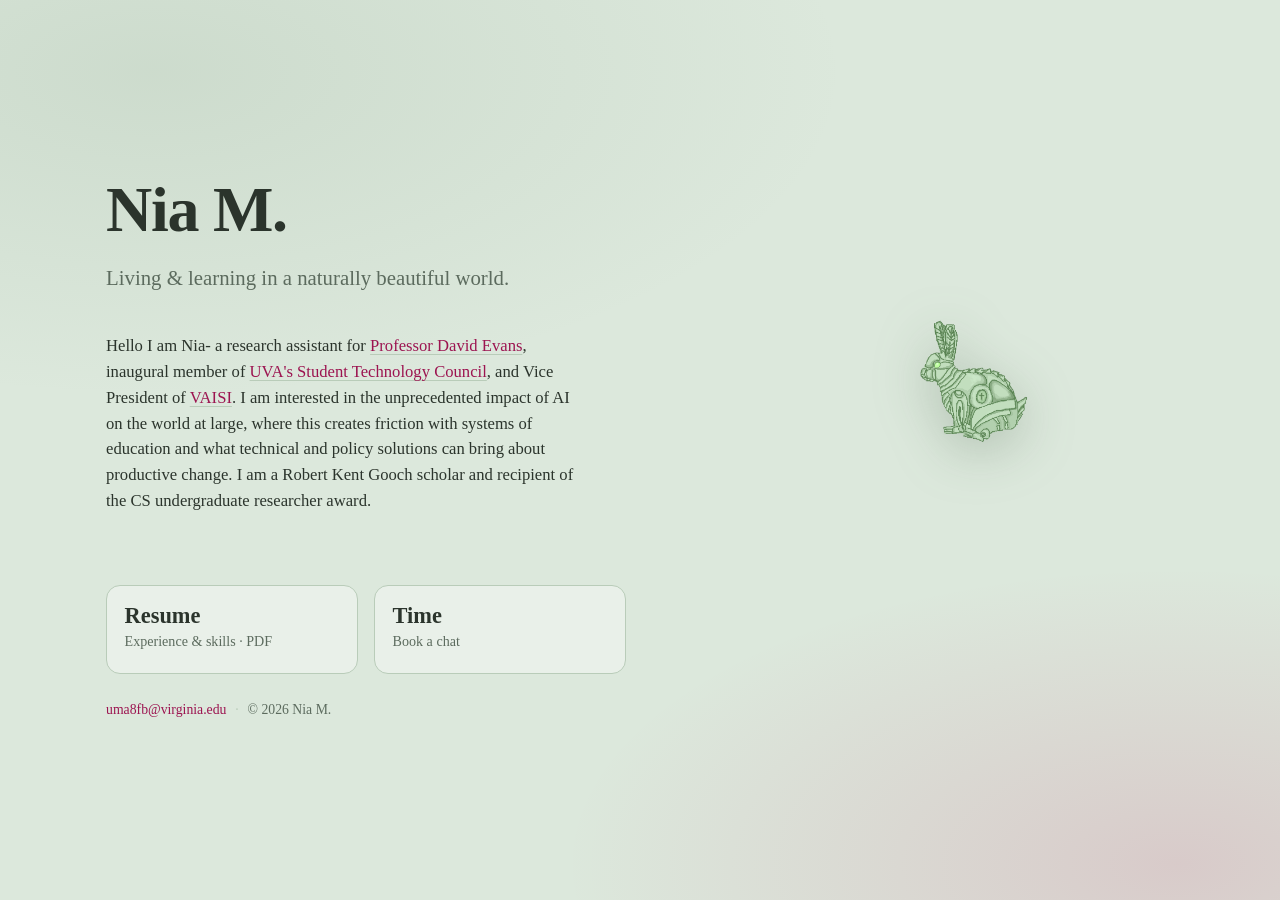
==== index.html @ 26667e19 "Enhance link styles and color scheme in index.html Add styles for intro links and define color varia" ====
<!DOCTYPE html>
<html lang="en">
<head>
  <meta charset="UTF-8" />
  <meta name="viewport" content="width=device-width, initial-scale=1.0" />
  <title>Nia M.</title>
  <meta name="description" content="Nia M. — living & learning in a naturally beautiful world." />
<style>

.intro a {
  color: var(--rose-dk);
  text-decoration: underline;
  text-decoration-color: var(--line);
  text-underline-offset: 3px;
  transition: text-decoration-color 0.2s ease;
}
.intro a:hover {
  text-decoration-color: var(--rose-dk);
}
:root{color-scheme:light;}
:root {
  --paper:   #dce8dc;   /* sage green background */
  --paper-2: #cfe0cf;
  --ink:     #2b342c;   /* deep green ink */
  --muted:   #5c6b5e;   /* muted green-gray text */
  --line:    #b9ccb9;   /* hairline */
  --sage:    #7d9a7e;   /* green accent */
  --sage-dk: #566f58;
  --rose:    #c2185b;   /* deep pink */
  --rose-dk: #9c1450;
}

* { box-sizing: border-box; }
html { -webkit-text-size-adjust: 100%; }

body {
  margin: 0;
  min-height: 100dvh;
  background:
    radial-gradient(90% 60% at 12% 8%,  rgba(125,154,126,0.16), transparent 60%),
    radial-gradient(80% 55% at 92% 96%, rgba(194,24,91,0.14), transparent 60%),
    var(--paper);
  color: var(--ink);
  font-family: Georgia, "Times New Roman", Cambria, serif;
  line-height: 1.55;
  -webkit-font-smoothing: antialiased;
  text-rendering: optimizeLegibility;
  overflow-x: hidden;
}

.wrap {
  position: relative;
  z-index: 1;
  max-width: 1180px;
  min-height: 100dvh;
  margin: 0 auto;
  padding: clamp(1.5rem, 4vh, 3rem) clamp(1.5rem, 5vw, 3.5rem);
  display: grid;
  grid-template-columns: minmax(0, 1.15fr) minmax(0, 0.85fr);
  align-items: center;
  gap: clamp(2rem, 5vw, 4rem);
}

/* ---------- Left: content column ---------- */
.content {
  display: flex;
  flex-direction: column;
  gap: clamp(1rem, 2.2vh, 1.5rem);
}

.name {
  font-family: Georgia, "Times New Roman", Cambria, serif;
  font-weight: 700;
  font-size: clamp(2.6rem, 5.2vw, 4rem);
  line-height: 0.98;
  letter-spacing: -0.02em;
  margin: 0;
}

.tagline {
  font-family: Georgia, "Times New Roman", Cambria, serif;
  font-style: normal;
  font-weight: 400;
  font-size: clamp(1.05rem, 1.8vw, 1.3rem);
  color: var(--muted);
  margin: 0;
}

.intro {
  max-width: 58ch;
  margin: 0;
  font-size: clamp(1rem, 1.3vw, 1.06rem);
}

/* ---------- Cards (side by side, wide not tall) ---------- */
.cards {
  display: grid;
  grid-template-columns: repeat(2, minmax(0, 1fr));
  gap: clamp(0.75rem, 1.4vw, 1rem);
  max-width: 520px;
}
.card {
  position: relative;
  display: flex;
  flex-direction: column;
  gap: 0.15rem;
  padding: clamp(0.9rem, 2vh, 1.2rem) 1.1rem clamp(1rem, 2.2vh, 1.3rem);
  border: 1px solid var(--line);
  border-radius: 14px;
  background: rgba(255, 255, 255, 0.35);
  text-decoration: none;
  color: var(--ink);
  transition: transform 0.22s ease, border-color 0.22s ease,
              background 0.22s ease, box-shadow 0.22s ease;
}
.card:hover, .card:focus-visible {
  transform: translateY(-3px);
  border-color: var(--rose);
  background: rgba(255, 255, 255, 0.6);
  box-shadow: 0 10px 24px rgba(156, 20, 80, 0.16);
  outline: none;
}
.card-title {
  font-family: Georgia, "Times New Roman", Cambria, serif;
  font-size: clamp(1.2rem, 1.8vw, 1.4rem);
  font-weight: 700;
  line-height: 1.1;
}
.card-desc {
  color: var(--muted);
  font-size: 0.88rem;
}
.card-arrow {
  position: absolute;
  right: 1rem;
  bottom: 0.85rem;
  color: var(--rose-dk);
  opacity: 0;
  transform: translateX(-4px);
  transition: opacity 0.22s ease, transform 0.22s ease;
}
.card:hover .card-arrow, .card:focus-visible .card-arrow {
  opacity: 1;
  transform: translateX(0);
}

/* ---------- Footer ---------- */
.foot {
  font-size: 0.86rem;
  color: var(--muted);
  display: flex;
  align-items: center;
  gap: 0.55rem;
  flex-wrap: wrap;
  margin-top: 0.3rem;
}
.foot a {
  color: var(--rose-dk);
  text-decoration: none;
  border-bottom: 1px solid transparent;
  transition: border-color 0.2s ease;
}
.foot a:hover { border-color: var(--rose-dk); }
.foot-dot { color: var(--line); }

/* ---------- Right: bunny column ---------- */
.visual {
  display: flex;
  align-items: center;
  justify-content: center;
  height: 100%;
}
.bunny {
  width: 100%;
  max-width: 860px;
  height: auto;
  filter: drop-shadow(0 12px 26px rgba(86, 111, 88, 0.32));
  transform:  scaleX(-1);   /* upside down + mirrored */
}

/* ---------- Motion ---------- */
@media (prefers-reduced-motion: no-preference) {
  .content, .visual { animation: rise 0.6s ease both; }
  .visual { animation-delay: 0.1s; }
  @keyframes rise {
    from { opacity: 0; transform: translateY(10px); }
    to   { opacity: 1; transform: translateY(0); }
  }
}

/* ---------- Small / narrow screens: stack, bunny still big up top ---------- */
@media (max-width: 860px) {
  .wrap {
    grid-template-columns: 1fr;
    grid-template-rows: auto auto;
    padding-top: 2rem;
    gap: 1.5rem;
  }
  .visual { order: -1; }
  .bunny { max-width: 260px; margin: 0 auto; }
  .cards { grid-template-columns: 1fr; gap: 0.6rem; max-width: none; }
  .card {
    flex-direction: row;
    align-items: baseline;
    gap: 0.7rem;
    padding: 0.85rem 1rem;
  }
  .card-desc { margin-left: auto; text-align: right; }
  .card-arrow { display: none; }
}
</style>
</head>
<body>
  <main class="wrap">
    <div class="content">
      <h1 class="name">Nia&nbsp;M.</h1>
      <p class="tagline">Living &amp; learning in a naturally beautiful world.</p>

      <p class="intro">
       <p class="intro">
  Hello I am Nia- a research assistant for
  <a href="https://www.cs.virginia.edu/~evans/" target="_blank" rel="noopener">Professor David Evans</a>,
  inaugural member of
  <a href="https://dtdlab.virginia.edu/project/student-technology-council/" target="_blank" rel="noopener">UVA's Student Technology Council</a>,
  and Vice President of
  <a href="https://vaisi.org/"_blank" rel="noopener">VAISI</a>.
  I am interested in the unprecedented impact of AI on the world at
  large, where this creates friction with systems of education and what
  technical and policy solutions can bring about productive change. I am a
  Robert Kent Gooch scholar and recipient of the CS undergraduate
  researcher award.
</p>
      </p>

      <nav class="cards" aria-label="Sections">
        <a class="card" href="resume.pdf" target="_blank" rel="noopener">
          <span class="card-title">Resume</span>
          <span class="card-desc">Experience &amp; skills &middot; PDF</span>
          <span class="card-arrow" aria-hidden="true">↗</span>
        </a>
       
        <a class="card" href="https://bookings.cloud.microsoft/bookwithme/user/ce671a40730e45f89d8baac38714e128%40virginia.edu?anonymous&ismsaljsauthenabled" target="_blank" rel="noopener">
          <span class="card-title">Time</span>
          <span class="card-desc">Book a chat</span>
          <span class="card-arrow" aria-hidden="true">↗</span>
        </a>
      </nav>

      <footer class="foot">
        <a href="mailto:uma8fb@virginia.edu">uma8fb@virginia.edu</a>
        <span class="foot-dot" aria-hidden="true">·</span>
        <span>&copy; 2026 Nia&nbsp;M.</span>
      </footer>
    </div>

    <div class="visual">
      <img class="bunny" src="Bunny.png" alt="Nia's green mechanical bunny" />
    </div>
  </main>
</body>
</html>
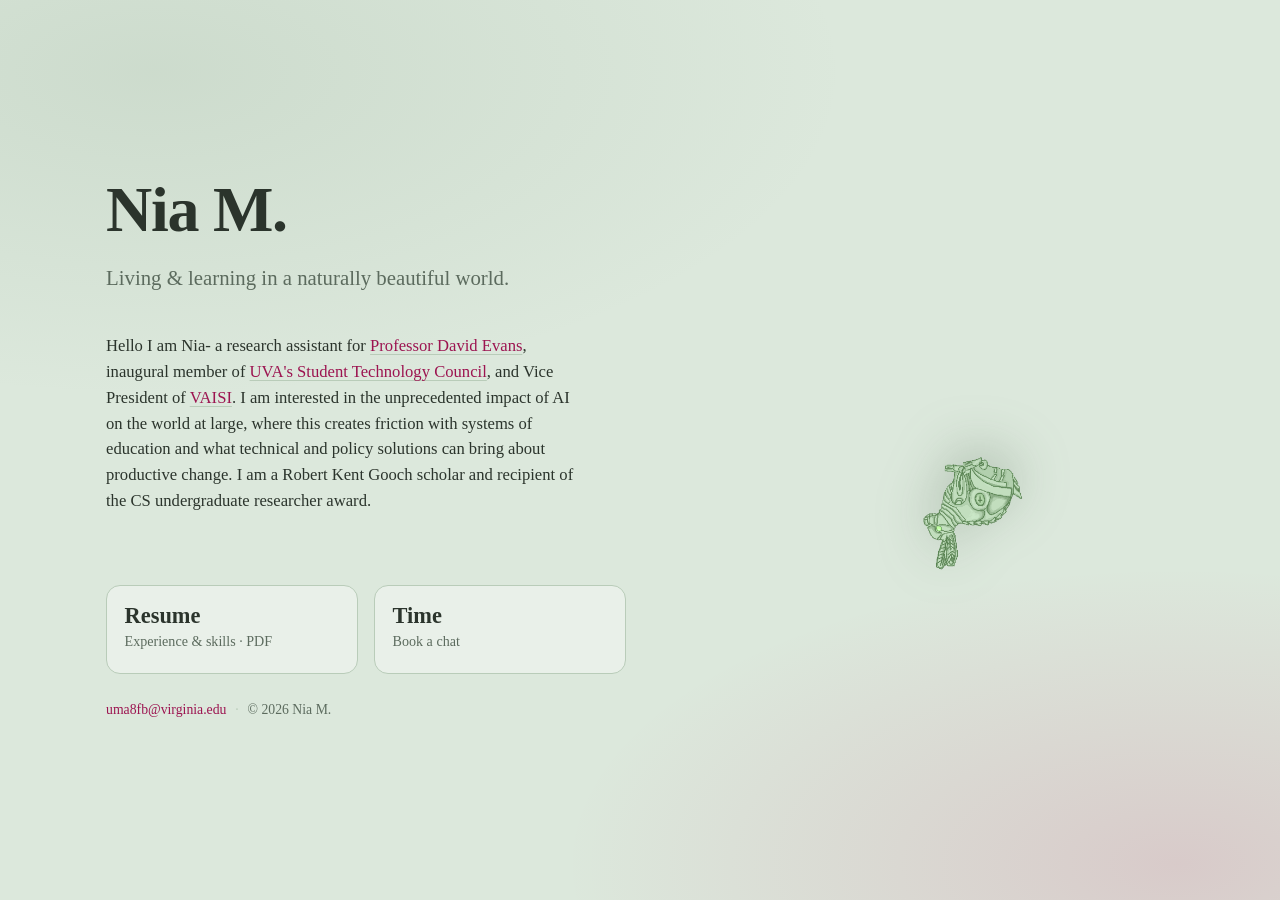
==== commit 1fa4c0ae: "Modify bunny class styles for improved layout Adjusted bunny image styling for better responsiveness" ====
--- a/index.html
+++ b/index.html
@@ -169,13 +169,13 @@
   align-items: center;
   justify-content: center;
   height: 100%;
+  padding: 1rem;   
 }
 .bunny {
-  width: 100%;
-  max-width: 860px;
+  width: 100%;      
   height: auto;
   filter: drop-shadow(0 12px 26px rgba(86, 111, 88, 0.32));
-  transform:  scaleX(-1);   /* upside down + mirrored */
+  transform: scaleY(-1) scaleX(-1);
 }
 
 /* ---------- Motion ---------- */
@@ -197,7 +197,7 @@
     gap: 1.5rem;
   }
   .visual { order: -1; }
-  .bunny { max-width: 260px; margin: 0 auto; }
+  .bunny { width: 80% max-width: 420px; margin: 0 auto; }
   .cards { grid-template-columns: 1fr; gap: 0.6rem; max-width: none; }
   .card {
     flex-direction: row;
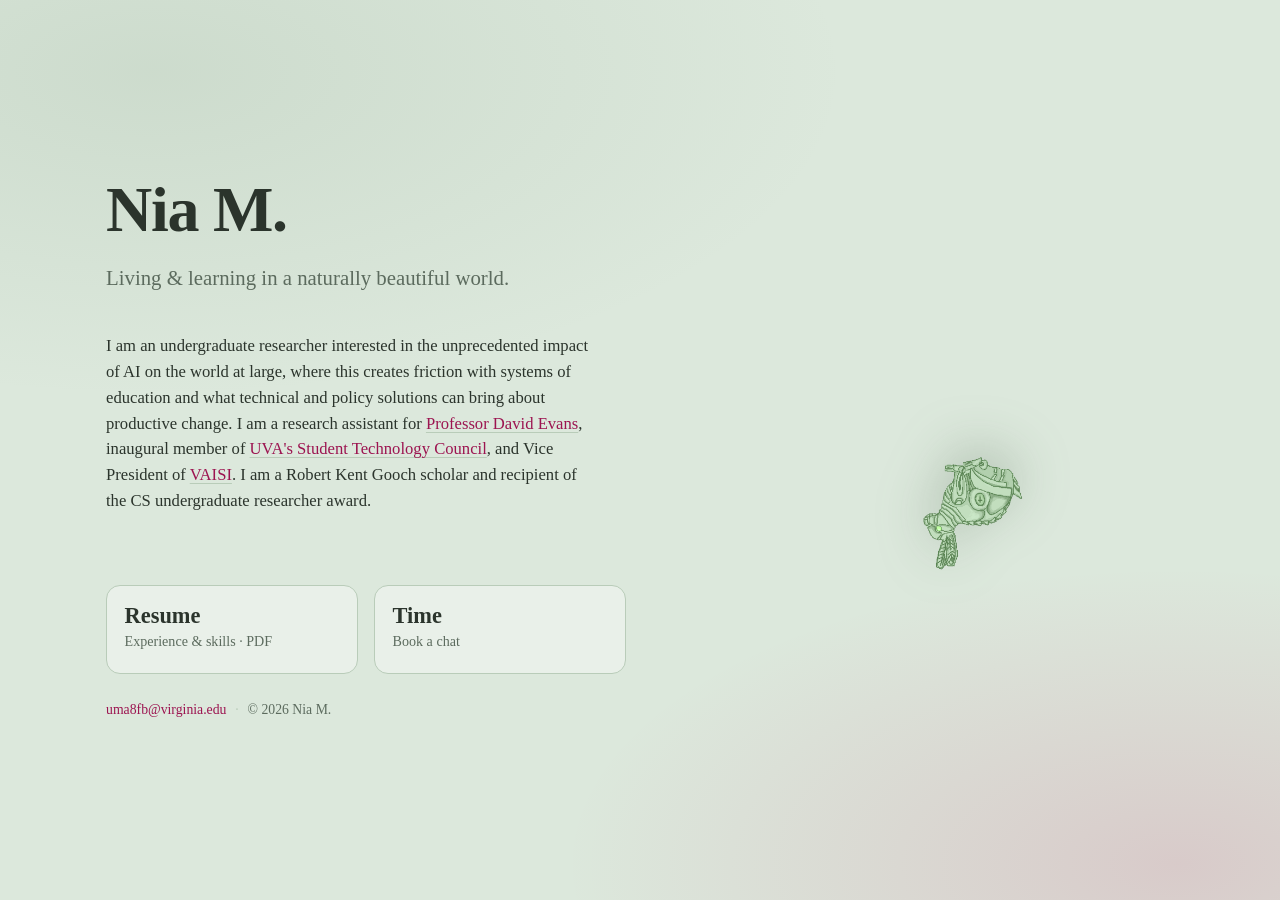
==== commit 6e435677: "Revise introduction section in index.html Updated the introduction paragraph to provide a clearer ov" ====
--- a/index.html
+++ b/index.html
@@ -218,15 +218,14 @@
 
       <p class="intro">
        <p class="intro">
-  Hello I am Nia- a research assistant for
+  I am an undergraduate researcher interested in the unprecedented impact of AI on the world at
+  large, where this creates friction with systems of education and what
+  technical and policy solutions can bring about productive change. I am a research assistant for
   <a href="https://www.cs.virginia.edu/~evans/" target="_blank" rel="noopener">Professor David Evans</a>,
   inaugural member of
   <a href="https://dtdlab.virginia.edu/project/student-technology-council/" target="_blank" rel="noopener">UVA's Student Technology Council</a>,
   and Vice President of
-  <a href="https://vaisi.org/"_blank" rel="noopener">VAISI</a>.
-  I am interested in the unprecedented impact of AI on the world at
-  large, where this creates friction with systems of education and what
-  technical and policy solutions can bring about productive change. I am a
+  <a href="https://vaisi.org/"_blank" rel="noopener">VAISI</a>. I am a
   Robert Kent Gooch scholar and recipient of the CS undergraduate
   researcher award.
 </p>
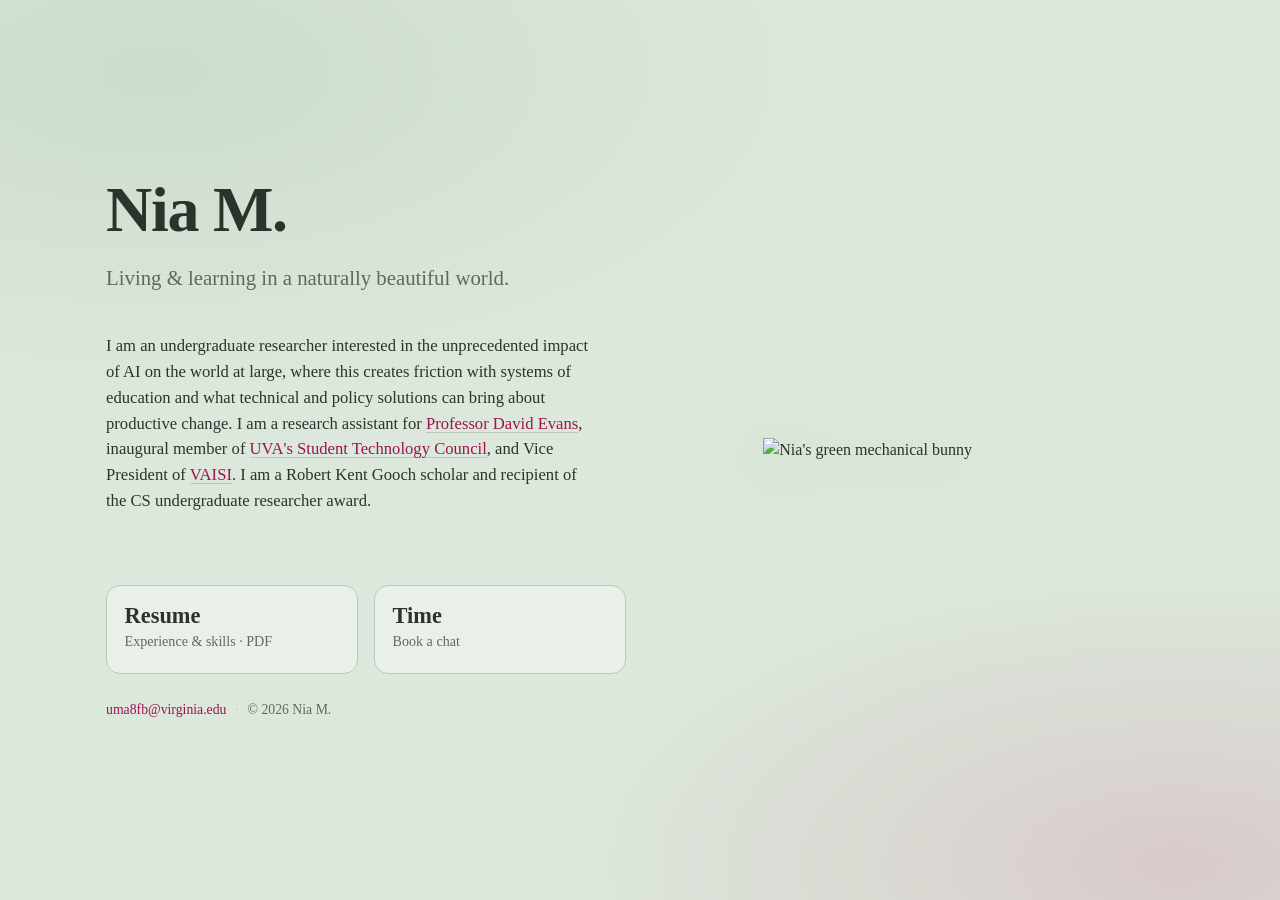
==== commit c039854b: "Change bunny image source from Bunny.png to bunny.png Updated image source for the bunny image." ====
--- a/index.html
+++ b/index.html
@@ -175,7 +175,7 @@
   width: 100%;      
   height: auto;
   filter: drop-shadow(0 12px 26px rgba(86, 111, 88, 0.32));
-  transform: scaleY(-1) scaleX(-1);
+
 }
 
 /* ---------- Motion ---------- */
@@ -253,7 +253,7 @@
     </div>
 
     <div class="visual">
-      <img class="bunny" src="Bunny.png" alt="Nia's green mechanical bunny" />
+      <img class="bunny" src="bunny.png" alt="Nia's green mechanical bunny" />
     </div>
   </main>
 </body>
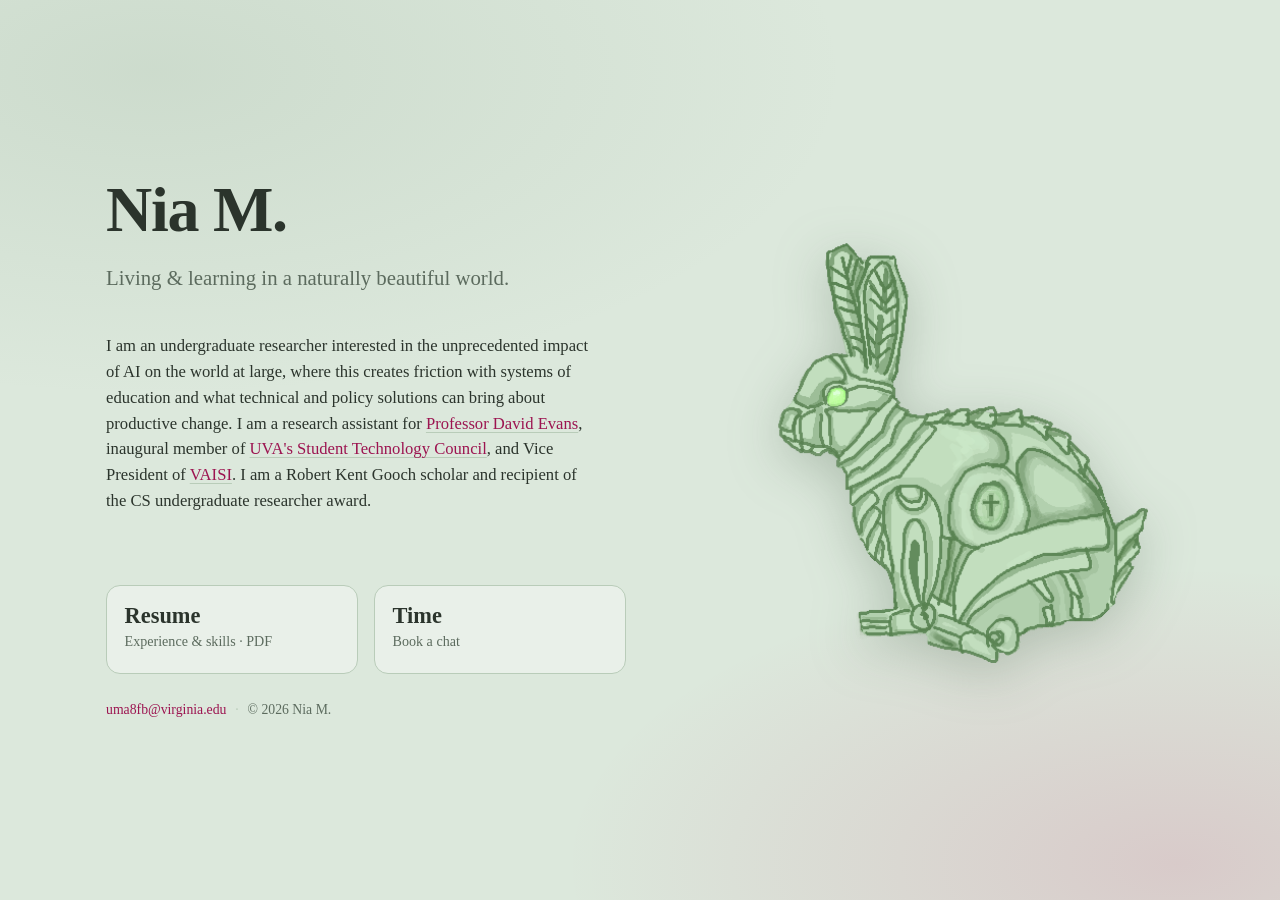
==== commit bd473784: "Update meta description in index.html" ====
--- a/index.html
+++ b/index.html
@@ -4,7 +4,7 @@
   <meta charset="UTF-8" />
   <meta name="viewport" content="width=device-width, initial-scale=1.0" />
   <title>Nia M.</title>
-  <meta name="description" content="Nia M. — living & learning in a naturally beautiful world." />
+  <meta name="description" content="Nia Mucher — living & learning in a naturally super world." />
 <style>
 
 .intro a {
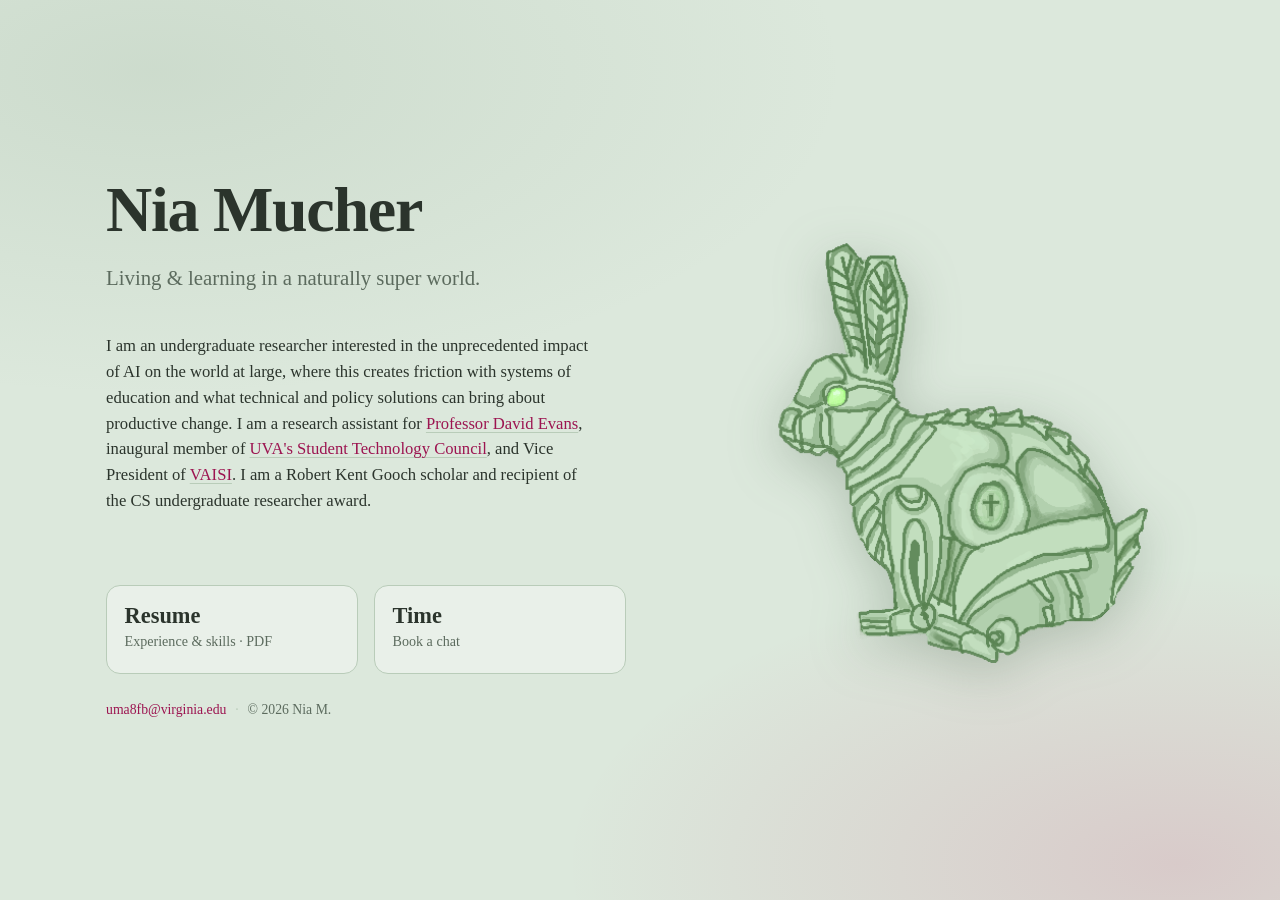
==== commit a46c8b74: "Update name and tagline in index.html" ====
--- a/index.html
+++ b/index.html
@@ -213,8 +213,8 @@
 <body>
   <main class="wrap">
     <div class="content">
-      <h1 class="name">Nia&nbsp;M.</h1>
-      <p class="tagline">Living &amp; learning in a naturally beautiful world.</p>
+      <h1 class="name">Nia&nbsp;Mucher</h1>
+      <p class="tagline">Living &amp; learning in a naturally super world.</p>
 
       <p class="intro">
        <p class="intro">
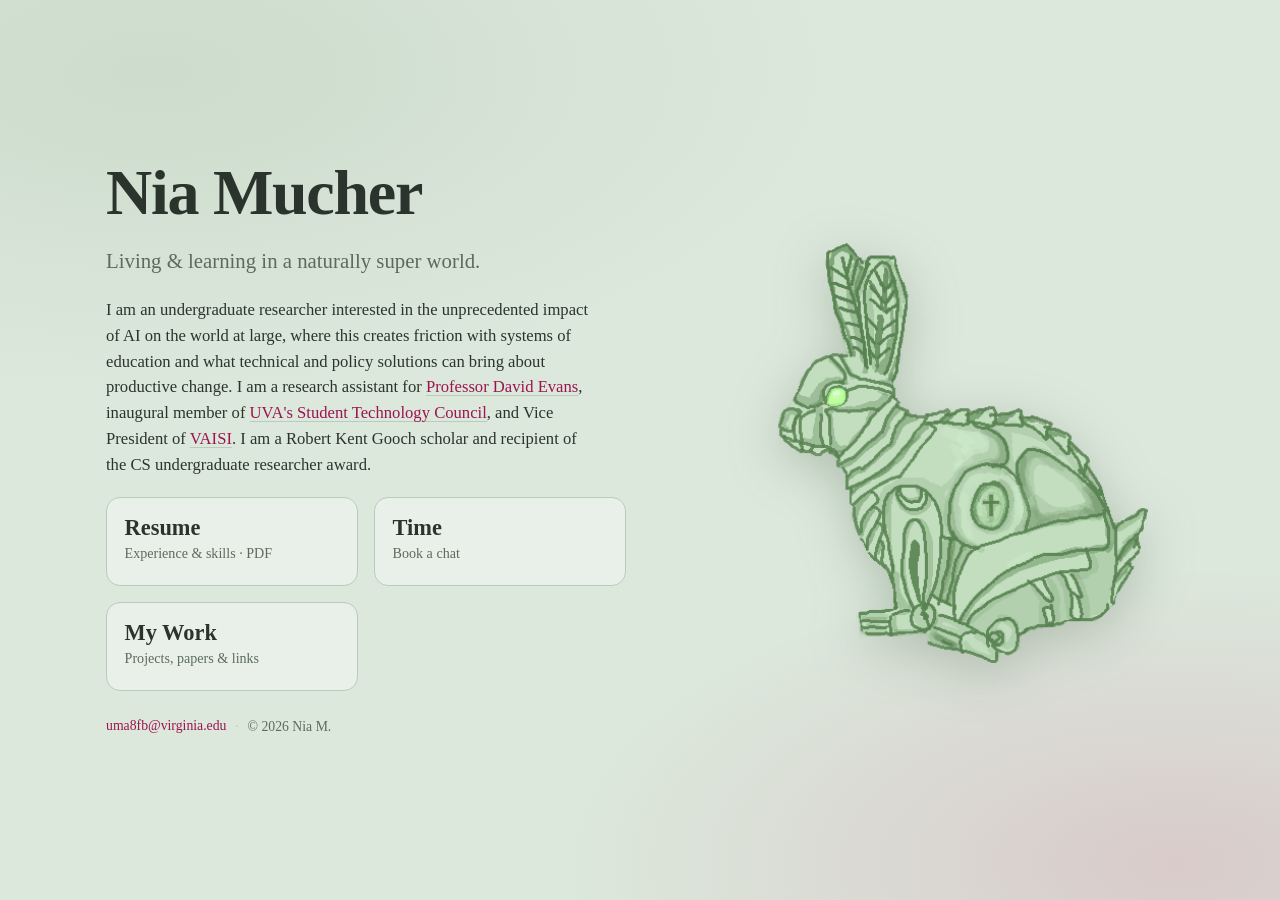
==== commit 98bb7776: "add my work Refactor CSS variable declarations for consistency and readability. Update HTML structur" ====
--- a/index.html
+++ b/index.html
@@ -6,7 +6,6 @@
   <title>Nia M.</title>
   <meta name="description" content="Nia Mucher — living & learning in a naturally super world." />
 <style>
-
 .intro a {
   color: var(--rose-dk);
   text-decoration: underline;
@@ -19,14 +18,14 @@
 }
 :root{color-scheme:light;}
 :root {
-  --paper:   #dce8dc;   /* sage green background */
+  --paper:   #dce8dc;
   --paper-2: #cfe0cf;
-  --ink:     #2b342c;   /* deep green ink */
-  --muted:   #5c6b5e;   /* muted green-gray text */
-  --line:    #b9ccb9;   /* hairline */
-  --sage:    #7d9a7e;   /* green accent */
+  --ink:     #2b342c;
+  --muted:   #5c6b5e;
+  --line:    #b9ccb9;
+  --sage:    #7d9a7e;
   --sage-dk: #566f58;
-  --rose:    #c2185b;   /* deep pink */
+  --rose:    #c2185b;
   --rose-dk: #9c1450;
 }
 
@@ -61,7 +60,6 @@
   gap: clamp(2rem, 5vw, 4rem);
 }
 
-/* ---------- Left: content column ---------- */
 .content {
   display: flex;
   flex-direction: column;
@@ -92,7 +90,6 @@
   font-size: clamp(1rem, 1.3vw, 1.06rem);
 }
 
-/* ---------- Cards (side by side, wide not tall) ---------- */
 .cards {
   display: grid;
   grid-template-columns: repeat(2, minmax(0, 1fr));
@@ -144,7 +141,6 @@
   transform: translateX(0);
 }
 
-/* ---------- Footer ---------- */
 .foot {
   font-size: 0.86rem;
   color: var(--muted);
@@ -163,7 +159,6 @@
 .foot a:hover { border-color: var(--rose-dk); }
 .foot-dot { color: var(--line); }
 
-/* ---------- Right: bunny column ---------- */
 .visual {
   display: flex;
   align-items: center;
@@ -175,10 +170,8 @@
   width: 100%;      
   height: auto;
   filter: drop-shadow(0 12px 26px rgba(86, 111, 88, 0.32));
-
-}
-
-/* ---------- Motion ---------- */
+}
+
 @media (prefers-reduced-motion: no-preference) {
   .content, .visual { animation: rise 0.6s ease both; }
   .visual { animation-delay: 0.1s; }
@@ -188,7 +181,6 @@
   }
 }
 
-/* ---------- Small / narrow screens: stack, bunny still big up top ---------- */
 @media (max-width: 860px) {
   .wrap {
     grid-template-columns: 1fr;
@@ -197,7 +189,7 @@
     gap: 1.5rem;
   }
   .visual { order: -1; }
-  .bunny { width: 80% max-width: 420px; margin: 0 auto; }
+  .bunny { width: 80%; max-width: 420px; margin: 0 auto; }
   .cards { grid-template-columns: 1fr; gap: 0.6rem; max-width: none; }
   .card {
     flex-direction: row;
@@ -217,18 +209,16 @@
       <p class="tagline">Living &amp; learning in a naturally super world.</p>
 
       <p class="intro">
-       <p class="intro">
-  I am an undergraduate researcher interested in the unprecedented impact of AI on the world at
-  large, where this creates friction with systems of education and what
-  technical and policy solutions can bring about productive change. I am a research assistant for
-  <a href="https://www.cs.virginia.edu/~evans/" target="_blank" rel="noopener">Professor David Evans</a>,
-  inaugural member of
-  <a href="https://dtdlab.virginia.edu/project/student-technology-council/" target="_blank" rel="noopener">UVA's Student Technology Council</a>,
-  and Vice President of
-  <a href="https://vaisi.org/"_blank" rel="noopener">VAISI</a>. I am a
-  Robert Kent Gooch scholar and recipient of the CS undergraduate
-  researcher award.
-</p>
+        I am an undergraduate researcher interested in the unprecedented impact of AI on the world at
+        large, where this creates friction with systems of education and what
+        technical and policy solutions can bring about productive change. I am a research assistant for
+        <a href="https://www.cs.virginia.edu/~evans/" target="_blank" rel="noopener">Professor David Evans</a>,
+        inaugural member of
+        <a href="https://dtdlab.virginia.edu/project/student-technology-council/" target="_blank" rel="noopener">UVA's Student Technology Council</a>,
+        and Vice President of
+        <a href="https://vaisi.org/" target="_blank" rel="noopener">VAISI</a>. I am a
+        Robert Kent Gooch scholar and recipient of the CS undergraduate
+        researcher award.
       </p>
 
       <nav class="cards" aria-label="Sections">
@@ -243,6 +233,12 @@
           <span class="card-desc">Book a chat</span>
           <span class="card-arrow" aria-hidden="true">↗</span>
         </a>
+
+        <a class="card" href="my-work.html">
+          <span class="card-title">My Work</span>
+          <span class="card-desc">Projects, papers &amp; links</span>
+          <span class="card-arrow" aria-hidden="true">↗</span>
+        </a>
       </nav>
 
       <footer class="foot">
